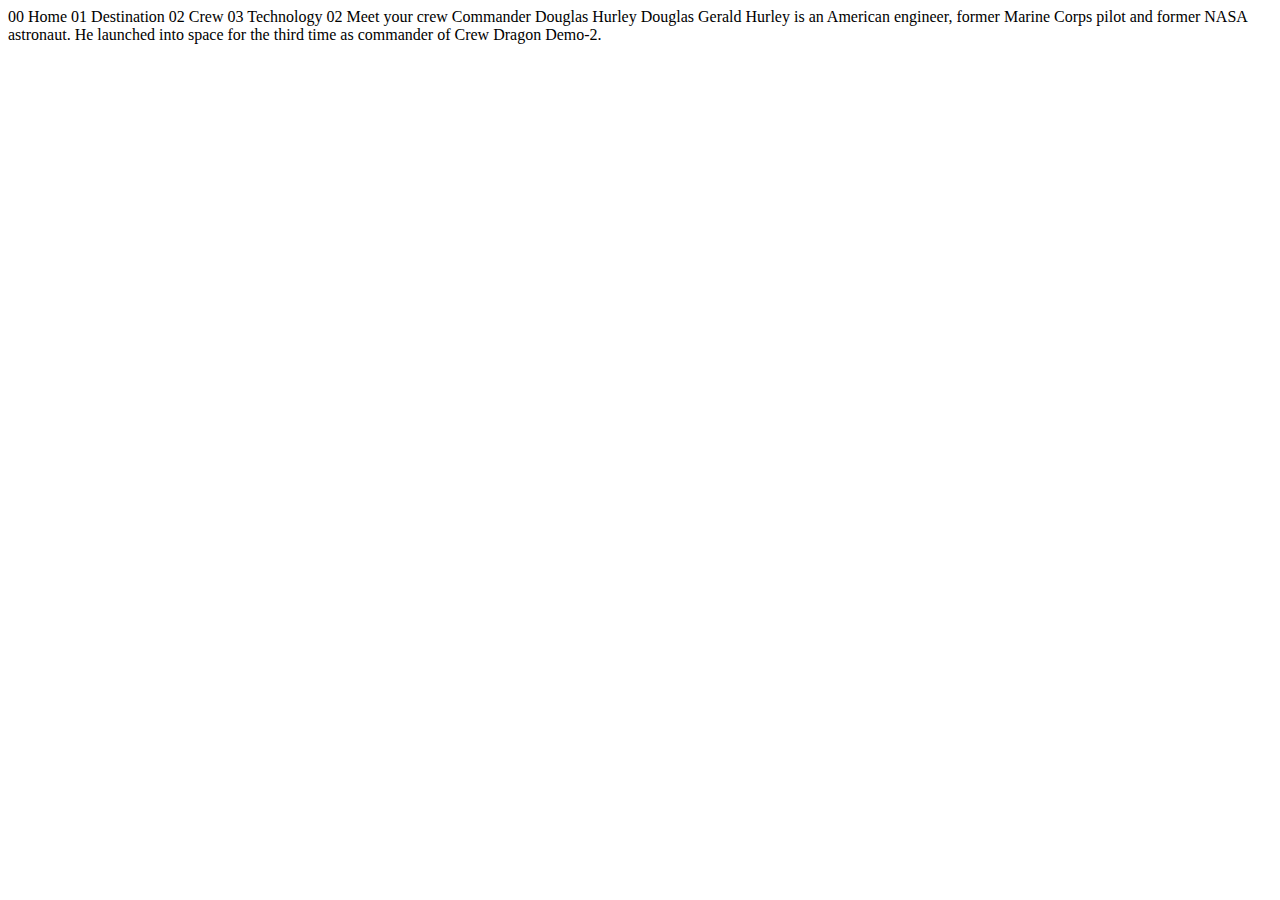
==== src/crew-commander.html @ f3068a88 "The homepage" ====
<!DOCTYPE html>
<html lang="en">
<head>
  <meta charset="UTF-8">
  <meta name="viewport" content="width=device-width, initial-scale=1.0">

  <link rel="icon" type="image/png" sizes="32x32" href="./assets/favicon-32x32.png">
  
  <title>Frontend Mentor | Space tourism website</title>
</head>
<body>

  00 Home
  01 Destination
  02 Crew
  03 Technology

  02 Meet your crew

  Commander
  Douglas Hurley

  Douglas Gerald Hurley is an American engineer, former Marine Corps pilot 
  and former NASA astronaut. He launched into space for the third time as 
  commander of Crew Dragon Demo-2.
</body>
</html>
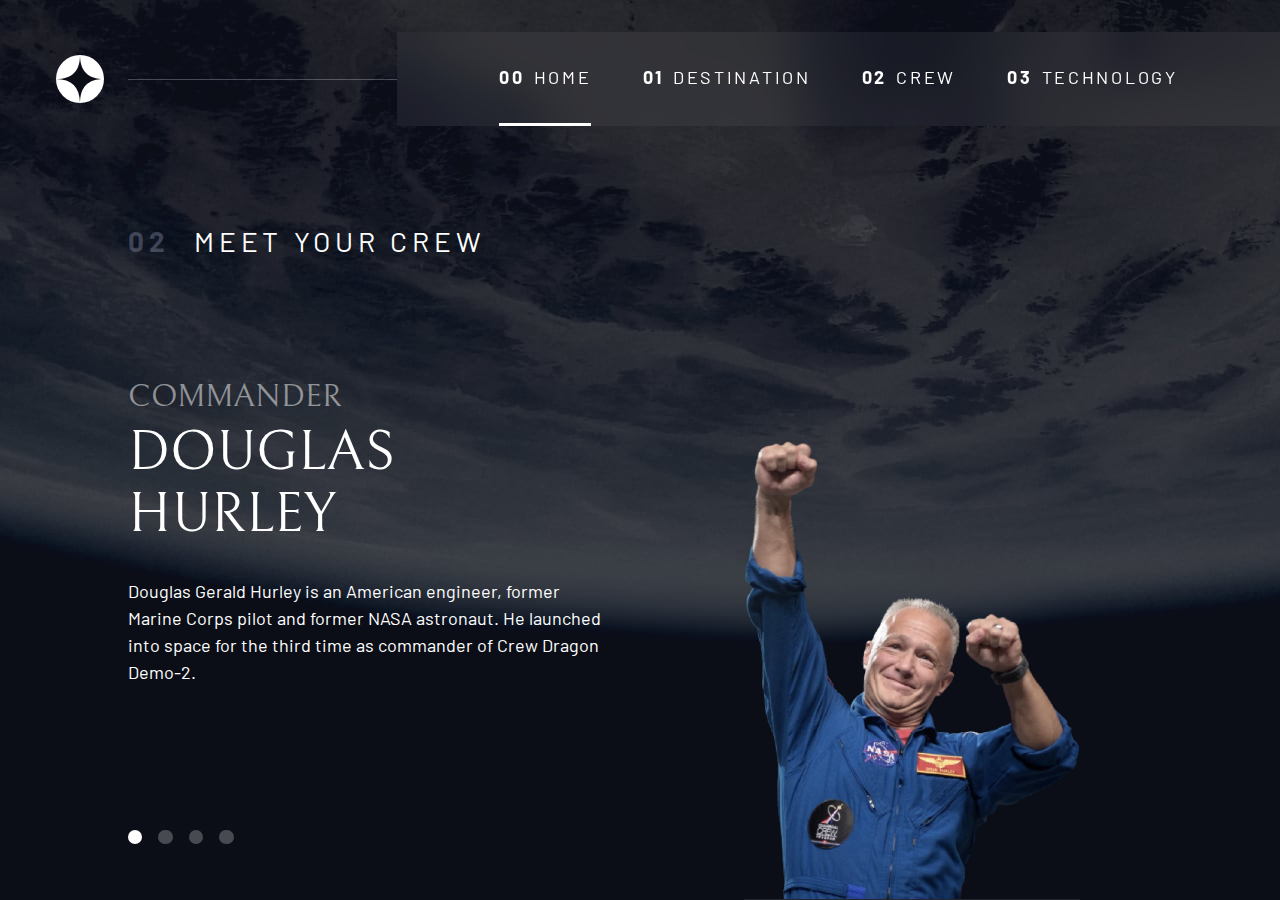
==== commit 1d27f050: "The destination page" ====
--- a/src/crew-commander.html
+++ b/src/crew-commander.html
@@ -1,27 +1,79 @@
 <!DOCTYPE html>
 <html lang="en">
+
 <head>
   <meta charset="UTF-8">
   <meta name="viewport" content="width=device-width, initial-scale=1.0">
 
-  <link rel="icon" type="image/png" sizes="32x32" href="./assets/favicon-32x32.png">
-  
+  <!-- Google fonts -->
+  <link rel="preconnect" href="https://fonts.googleapis.com">
+  <link rel="preconnect" href="https://fonts.gstatic.com" crossorigin>
+  <link
+    href="https://fonts.googleapis.com/css2?family=Barlow+Condensed:wght@400;700&family=Bellefair&family=Barlow:wght@400;700&display=swap"
+    rel="stylesheet">
+
+  <!-- Our custom CSS -->
+  <link rel="stylesheet" href="css/index.css">
+
+  <link rel="icon" type="image/png" sizes="32x32" href="../assets/favicon-32x32.png">
+
   <title>Frontend Mentor | Space tourism website</title>
+
+  <script src="js/index.js" defer></script>
 </head>
-<body>
 
-  00 Home
-  01 Destination
-  02 Crew
-  03 Technology
+<body class="crew">
+  <a class="skip-to-content" href="#main">Skip to content</a>
 
-  02 Meet your crew
+  <header class="primary-header flex">
+    <!-- my ::before is here -->
+    <div>
+      <img src="../assets/shared/logo.svg" alt="space tourism logo" class="logo">
+    </div>
+    <button class="mobile-nav-toggle" aria-controls="primary-navigation"><span class="sr-only"
+        aria-controls="primary-navigation" aria-expanded="false">Menu</span></button>
+    <nav>
+      <ul id="primary-navigation" data-visible="false" class="primary-navigation underline-indicators flex">
+        <li class="active"><a class="ff-sans-cond uppercase text-white letter-spacing-2" href="../index.html"><span
+              aria-hidden="true">00</span>Home</a>
+        <li><a class="ff-sans-cond uppercase text-white letter-spacing-2" href="/src/destination.html"><span
+              aria-hidden="true">01</span>Destination</a>
+        <li><a class="ff-sans-cond uppercase text-white letter-spacing-2" href="#"><span
+              aria-hidden="true">02</span>Crew</a>
+        <li><a class="ff-sans-cond uppercase text-white letter-spacing-2" href="technology.html"><span
+              aria-hidden="true">03</span>Technology</a>
+      </ul>
+    </nav>
+    <!-- my ::after is here -->
+  </header>
 
-  Commander
-  Douglas Hurley
+  <main id="main" class="grid-container grid-container--crew flow" style="--container-gap:4rem">
 
-  Douglas Gerald Hurley is an American engineer, former Marine Corps pilot 
-  and former NASA astronaut. He launched into space for the third time as 
-  commander of Crew Dragon Demo-2.
+    <h1 class="numbered-title"><span aria-hidden="true">02</span> Meet your crew</h1>
+    <div class="dot-indicators flex">
+      <!-- sr-only: screen reader only -->
+      <button aria-selected="true"><span class="sr-only">The commander</span></button>
+      <button aria-selected="false"><span class="sr-only">The mission specialist</span></button>
+      <button aria-selected="false"><span class="sr-only">The pilot</span></button>
+      <button aria-selected="false"><span class="sr-only">The crew engineer</span></button>
+    </div>
+    <article class="crew-details flow">
+      <div class="flow flow--space-small">
+        <h2 class="fs-600 ff-serif uppercase">Commander</h2>
+        <p class="fs-700 uppercase ff-serif">Douglas Hurley</p>
+      </div>
+      <p>
+        Douglas Gerald Hurley is an American engineer, former Marine Corps pilot
+        and former NASA astronaut. He launched into space for the third time as
+        commander of Crew Dragon Demo-2.
+      </p>
+      </article>
+
+      <picture>
+        <source srcset="../assets/crew/image-douglas-hurley.webp" type="image/webp">
+        <img class="grid-container--crew-img" src="../assets/crew/image-douglas-hurley.png" alt="Douglas Hurley">
+      </picture>  
+    </main>
 </body>
+
 </html>--- a/src/css/index.css
+++ b/src/css/index.css
@@ -0,0 +1,806 @@
+/*  ------------------- */
+/*  Custom properties   */
+/*  ------------------- */
+
+/* --clr = color */
+
+:root {
+    /* colors */
+    /* --clr-dark: hsl(230 35% 7%); */
+    --clr-dark: 230 35% 7%;
+    --clr-light: 231 77% 90%;
+    --clr-white: 0 0% 100%;
+
+    /* font-size */
+    /* px / 16 = rem */
+    --fs-900: clamp(5rem, 8vw + 1rem, 9.375rem);
+    --fs-800: 3.5rem;
+    --fs-700: 1.5rem;
+    --fs-600: 1rem;
+    --fs-500: 1rem;
+    --fs-400: 0.9375rem; /* base size - meaning body text size */
+    --fs-300: 1rem;
+    --fs-200: 0.875rem;
+
+    /* font-families */
+    --ff-serif: "Bellefair", serif;
+    --ff-sans-cond: "Barlow Condensed" sans-serif;
+    --ff-sans-normal: "Barlow", sans-serif;
+}
+
+@media (min-width: 35em) {
+    :root {
+        /* font-size */
+        /* --fs-900: 9.375rem; */
+        --fs-800: 5rem;
+        --fs-700: 2.5rem;
+        --fs-500: 1.5rem;
+        --fs-600: 1.5rem;
+        --fs-400: 1rem;
+    }
+}
+
+@media (min-width: 55em) {
+    :root {
+        /* font-size */
+        --fs-800: 6.25rem;
+        --fs-700: 3.5rem;
+        --fs-600: 2rem;
+        --fs-500: 1.75rem;
+        --fs-400: 1.125rem;
+    }
+}
+
+
+/*  ------------------- */
+/*  Reset               */
+/*  ------------------- */
+
+/* https://piccalil.li/blog/a-modern-css-reset/ */
+
+*,
+*::before,
+*::after {
+    box-sizing: border-box;
+}
+
+/* Reset margins */
+body,
+h1,
+h2,
+h3,
+h4,
+h5,
+p,
+figure,
+picture {
+    margin: 0;
+}
+
+h1,
+h2,
+h3,
+h4,
+h5,
+h6,
+p {
+    font-weight: 400;
+}
+ 
+/* set up the body */
+body {
+    font-family: var(--ff-sans-normal);
+    font-size: var(--fs-400);
+    color: hsl( var(--clr-white) );
+    background-color: hsl( var(--clr-dark) );
+    line-height: 1.5;
+    min-height: 100vh;
+
+    display: grid;
+    grid-template-rows: min-content 1fr;
+    
+    overflow-x: hidden;
+}
+
+/* make images easier to work with */
+img,
+picture {
+    /* images will shrink as the view port gets narrower */
+    max-width: 100%; 
+    display: block;
+}
+
+/* make forms elements easier to work with */
+input,
+button,
+textarea,
+select {
+    /* By default buttons and all these don't inherit the font properties whereas font properties are inherited everywhere else*/
+    font: inherit; 
+}
+
+/* Remove animations for people who've turned them off */
+
+@media (prefers-reduced-motion: reduce) {
+    *,
+    *::before,
+    *::after {
+        animation-duration: 0.01ms !important;
+        animation-iteration-count: 1 !important;
+        transition-duration: 0.01ms !important;
+        scroll-behavior: auto !important;
+    }
+}
+
+
+/*  ------------------- */
+/*  Utility classes     */
+/*  ------------------- */
+
+.flex {
+    display: flex;
+    gap: var(--gap, 1rem);
+}
+
+.grid {
+    display: grid;
+    gap: var(--gap, 1rem);
+}
+
+.d-block {
+    display: block;
+}
+
+
+/* .card h1,
+.card h2,
+.card h3, */
+
+/* .card :where(h1, h2, h3) */
+
+/* is will take the highest specificity selector */
+/* where doesent add any specifisity */
+
+
+/* Adjacent sibling combinator */
+/* First element has no space on the top and the last element has no space on the bottom */
+/* .flow > * + * { */
+/* .flow > *:not(:first-child) { */
+.flow > *:where(:not(:first-child)) {
+    margin-top: var(--flow-space, 1rem);
+    /* outline: 1px solid red; */
+}
+
+/* .flow > *:not(:last-child) {
+    margin-bottom: 1rem;
+    outline: 1px solid red;
+} */
+
+.flow--space-small {
+    --flow-space: .5rem;
+}
+
+
+.container {
+    /* Left and the right side and not top and bottom. */
+    padding-inline: 2em; 
+    /*  To hold the content in the middle of the page.
+        we only need margin on the left and the right side. */
+    margin-inline: auto;
+    max-width: 80rem;
+}
+
+
+/* Screen Reader Only */
+.sr-only {
+    position: absolute;
+    width: 1px;
+    height: 1px;
+    padding: 0;
+    margin: -1px;
+    overflow: hidden;
+    clip: rect(0, 0, 0, 0);
+    white-space: nowrap; /* added line */
+    border: 0;
+}
+
+.skip-to-content {
+    position: absolute;
+    z-index: 9999;
+    background: hsl( var(--clr-white) );
+    color: hsl( var(--clr-dark) );
+    padding: .5em 1em;
+    margin-inline: auto;
+    transform: translateY(-100%);
+    transition: transform 250ms ease-in;
+}
+
+.skip-to-content:focus {
+    transform: translateY(0);
+}
+
+
+.box {
+    background: lightblue;
+    padding: 3rem;
+}
+
+.cta {
+    --gap: 5rem;
+    background: pink;
+    padding: 2rem;
+    border-radius: 1rem;
+}
+
+/* colors */
+
+.bg-dark { background-color: hsl( var(--clr-dark) );}
+.bg-accent { background-color: hsl( var(--clr-light) );}
+.bg-white { background-color: hsl( var(--clr-white) );}
+
+.text-dark { color: hsl( var(--clr-dark) );}
+.text-accent { color: hsl( var(--clr-light) );}
+.text-white { color: hsl( var(--clr-white) );}  
+
+.example-component {
+    background-color: hsl( var(--clr-light) );
+}
+
+
+/* typography */
+
+.ff-serif { font-family: var(--ff-serif); }
+.ff-sans-cond { font-family: var(--ff-sans-cond); }
+.ff-sans-normal { font-family: var(--ff-sans-normal); }
+
+.letter-spacing-1 { letter-spacing: 4.75px; }
+.letter-spacing-2 { letter-spacing: 2.7px; }
+.letter-spacing-3 { letter-spacing: 2.35px; }
+
+
+.uppercase { text-transform: uppercase; }
+
+.fs-900 { font-size: var(--fs-900); }
+.fs-800 { font-size: var(--fs-800); }
+.fs-700 { font-size: var(--fs-700); }
+.fs-600 { font-size: var(--fs-600); }
+.fs-500 { font-size: var(--fs-500); }
+.fs-400 { font-size: var(--fs-400); }
+.fs-300 { font-size: var(--fs-300); }
+.fs-200 { font-size: var(--fs-200); }
+
+.fs-900,
+.fs-800,
+.fs-700,
+.fs-600 {
+    line-height: 1.1;
+}
+
+.numbered-title {
+    font-family: var(--ff-sans-cond);
+    font-size: var(--fs-500);
+    text-transform: uppercase;
+    letter-spacing: 4.72px;
+}
+
+.numbered-title span {
+    margin-right: .5em; /* It's gonna be relative to var(--fs-500) font size*/
+    font-weight: 700;
+    color: hsl( var(--clr-light) / .25);
+}
+
+/*  ------------------- */
+/*  Components          */
+/*  ------------------- */
+
+.large-button {
+    font-size: 2rem;
+    position: relative;
+    display: inline-grid;
+    z-index: 1;
+    place-items: center;
+    border-radius: 50%;
+    padding: 0 2em;
+    aspect-ratio: 1;
+    text-decoration: none;
+}
+
+.large-button::after {
+    content: ''; /* without it we won't have a psudo element */
+    position: absolute;
+    z-index: -1;
+    width: 100%;
+    height: 100%;
+    background: hsl(var(--clr-white) / .15);
+    border-radius: 50%;
+    opacity: 0;
+    transition: opacity 500ms linear, transform 750ms ease-in-out;
+}
+
+.large-button:hover::after,
+.large-button:focus::after {
+    opacity: 1;
+    transform: scale(1.5);
+}
+
+
+/* primary-header */
+
+.logo {
+    margin: 1.5rem clamp(1.5rem, 5vw, 3.5rem);
+}
+
+.primary-header {
+    justify-content: space-between;
+    align-items: center;
+}
+
+.primary-navigation {
+    --gap: clamp(0.4rem, 4vw, 3.5rem);
+    --underline-gap: 2rem;
+    list-style: none;
+    padding: 0;
+    margin: 0;
+    margin-left: 2rem;
+    background: hsl( var(--clr-dark) / 0.95);
+    /* backdrop-filter: blur(1.5rem); */
+}
+
+@supports (backdrop-filter: blur(1rem)) {
+    .primary-navigation {
+        background: hsl( var(--clr-white) / 0.05);
+        backdrop-filter: blur(1.5rem);
+    }
+}
+
+.primary-navigation a {
+    text-decoration: none;
+}
+
+.primary-navigation a > span {
+    font-weight: 700;
+    margin-right: .5em;
+}
+
+.mobile-nav-toggle {
+    display: none;
+}
+
+@media (max-width: 35rem) {
+    .primary-navigation {
+        --underline-gap: 0.5rem;
+        position: fixed;
+        z-index: 1000;
+        inset: 0 0 0 20%;
+        list-style: none;
+        padding: min(20rem, 15vh) 2rem;
+        margin: 0;
+        flex-direction: column;
+        transform: translateX(100%);
+        transition: transform 500ms ease-in-out;
+    }
+
+    .primary-navigation[data-visible="true"] {
+        transform: translateX(0);
+    }
+
+    .primary-navigation.underline-indicators > .active {
+        border: 0;
+    }
+
+    /* .primary-navigation li {
+        padding: 0.5rem;
+    } */
+
+    .mobile-nav-toggle {
+        display: block;
+        position: absolute;
+        z-index: 2000;
+        right: 1rem;
+        top: 2rem;
+        background: transparent;
+        background-image: url(../../assets/shared/icon-hamburger.svg);
+        background-repeat: no-repeat;
+        background-position: center;
+        width: 1.5rem;
+        aspect-ratio: 1;
+        border: 0;
+    }
+
+    
+
+    .mobile-nav-toggle[aria-expanded="true"] {
+        background-image: url(../../assets/shared/icon-close.svg);
+    }
+
+    .mobile-nav-toggle:focus-visible {
+        outline: 5px solid white;
+        outline-offset: 5px;
+    }
+}
+
+@media (min-width: 35em) {
+    .primary-navigation {
+        padding-inline: clamp(2rem, 8vw, 10rem);
+    }
+}
+
+@media (min-width: 35em) and (max-width: 54.999em) {
+    /* .primary-navigation {
+        padding-inline: 3rem;
+    } */
+
+    .primary-navigation a > span {
+        display: none;
+    }
+}
+
+@media (min-width: 55rem) {
+
+    .primary-header::after {
+        content: '';
+        display: block;
+        position: relative;
+        height: 1px;
+        width: 100%;
+        margin-right: -3rem;
+        background: hsl( var(--clr-white) / .25);
+        order: 1;
+    }
+
+    nav {
+        order: 2;
+    }
+
+    .primary-navigation {
+        margin-block: 2rem;
+        /* padding-inline: 7rem; */
+    }
+}
+
+
+.underline-indicators > * { /* we selecting every direct child or direct decendent of the underline indicators | selecting all of the direct decendents*/
+    cursor: pointer;
+    padding: var(--underline-gap, .5rem) 0;
+    border: 0;
+    border-bottom: .2rem solid hsl(var(--clr-white) / 0);
+    background-color: transparent;
+}
+
+.underline-indicators > *:hover,
+.underline-indicators > *:focus {
+    border-color: hsl( var(--clr-white) / .5);
+}
+
+.underline-indicators > .active,
+.underline-indicators > [aria-selected="true"] {
+    color: hsl( var(--clr-white) / 1);
+    border-color: hsl( var(--clr-white) / 1);
+}
+
+.tab-list {
+    --gap: 2rem;
+}
+
+.dot-indicators > * {
+    cursor: pointer;
+    border: 0;
+    border-radius: 50%;
+    /* aspect-ratio: 1; */
+    padding: .4em;
+    background-color: hsl( var(--clr-white) / .25);
+}
+
+.dot-indicators > *:hover,
+.dot-indicators > *:focus {
+    background-color: hsl( var(--clr-white) / .5);
+}
+
+.dot-indicators > [aria-selected="true"] {
+    background-color: hsl( var(--clr-white) / 1);
+}
+
+.numbered-indicators > * {
+    color: hsl( var(--clr-white) / .25);
+    cursor: pointer;
+    /* border: 0; */
+    border-radius: 50%;
+    aspect-ratio: 1;
+    /* padding: 1em; */
+    background-color: hsl( var(--clr-dark) / .25);
+    border: 1px solid hsl( var(--clr-white) / .25);
+    width: 60px;
+}
+
+.numbered-indicators > *:hover,
+.numbered-indicators > *:focus {
+    border-color: hsl( var(--clr-white) / .5);
+    color: hsl( var(--clr-white) / .5);
+}
+
+.numbered-indicators > [aria-selected="true"] {
+    background-color: hsl( var(--clr-white) / 1);
+    color: hsl( var(--clr-dark) / 1);
+}
+
+/*  ------------------------------ */
+/*  Page specific background       */
+/*  ------------------------------ */
+
+body {
+    background-size: cover;
+    background-position: bottom center;
+}
+
+/* home */
+
+.home {
+    background-image: url(../../assets/home/background-home-mobile.jpg);
+}
+
+@media (min-width: 35em) {
+    .home {
+        background-position: center center;
+        background-image: url(../../assets/home/background-home-tablet.jpg);
+    }
+}
+
+@media (min-width: 55em) {
+    .home {
+        background-image: url(../../assets/home/background-home-desktop.jpg);
+    }
+}
+
+
+
+/* destination */
+
+.destination {
+    background-image: url(../../assets/destination/background-destination-mobile.jpg);
+}
+
+@media (min-width: 35em) {
+    .destination {
+        background-position: center center;
+        background-image: url(../../assets/destination/background-destination-tablet.jpg);
+    }
+}
+
+@media (min-width: 55em) {
+    .destination {
+        background-image: url(../../assets/destination/background-destination-desktop.jpg);
+    }
+}
+
+
+
+/* crew */
+
+.crew {
+    background-image: url(../../assets/crew/background-crew-mobile.jpg);
+}
+
+@media (min-width: 35em) {
+    .crew {
+        background-position: center center;
+        background-image: url(../../assets/crew/background-crew-tablet.jpg);
+    }
+}
+
+@media (min-width: 55em) {
+    .crew {
+        background-image: url(../../assets/crew/background-crew-desktop.jpg);
+    }
+}
+
+
+
+/*  ------------------------------ */
+/*  Layout       */
+/*  ------------------------------ */
+
+.grid-container {
+    text-align: center;
+    /* border: 5px solid limegreen; */
+    display: grid;
+    place-items: center;
+    /* row-gap: 15%; */
+    padding-inline: 1rem;
+    /* padding-bottom: 20rem; */
+    padding-bottom: 4rem;
+}
+
+/*  place-items: center; -> is short for justify items and align items, whereas
+    place content would be short for align content and place content */
+
+.grid-container p:not([class]) {
+    /* The ch unit is equivalent to the width of the character zero */
+    max-width: 50ch;
+    /* outline: 3px solid limegreen; */
+}
+
+
+/* destination layout */
+
+.grid-container--destination {
+    --flow-space: 0.01rem;
+    grid-template-areas: 
+        'title'
+        'image'
+        'tabs'
+        'content';
+}
+
+.numbered-title {
+    grid-area: title;
+}
+
+.grid-container--destination > picture {
+    grid-area: image;
+    max-width: 60%;
+
+    /* @hm */
+    margin-top: 2rem;
+    margin-bottom: 2rem;
+    /* @hm */
+}
+
+.grid-container--destination > .tab-list {
+    grid-area: tabs;
+}
+
+.grid-container--destination > .destination-info {
+    grid-area: content;
+}
+
+.destination-meta {
+    flex-direction: column;
+    border-top: 1px solid hsl( var(--clr-white) / .1);
+    padding-top: 2.5rem;
+    margin-top: 2.5rem;
+}
+
+.destination-meta p {
+    font-size: 1.75rem;
+}
+
+/* @hm */
+.destination-info > h2, p:not([class]) {
+    margin-top: 1rem;
+}
+/* @hm */
+
+/* crew layout */
+
+.grid-container--crew {
+    --flow-space: 2rem;
+    grid-template-areas: 
+        'title'
+        'image'
+        'tabs'
+        'content';
+}
+
+.numbered-title {
+    grid-area: title;
+}
+
+.grid-container--crew > picture {
+    grid-area: image;
+    max-width: 60%;
+    border-bottom: 1px solid hsl( var(--clr-white) / .1 )
+}
+
+.grid-container--crew > .dot-indicators {
+    grid-area: tabs;
+}
+
+.grid-container--crew > .crew-details {
+    grid-area: content;
+}
+
+/* .grid-container--crew > .crew-details p:not([class]) {
+    font-size: 16px;
+} */
+
+.crew-details h2 {
+    color: hsl( var(--clr-white) / .5);
+}
+
+@media (min-width: 35em) {
+
+    /* .grid-container {
+        padding-bottom: 20rem;
+    } */
+
+    .numbered-title {
+        justify-self: start;
+        margin-top: 2rem;
+    }
+
+    .destination-meta {
+        flex-direction: row;
+        justify-content: space-evenly;
+    }
+
+    /* .grid-container--home {
+        margin-top: 2rem;
+    } */
+
+    .grid-container--crew {
+        padding-bottom: 0;
+        grid-template-areas: 
+            'title'
+            'content'
+            'tabs'
+            'image';
+    }
+
+    /* @hm */
+    .destination-info > h2, p:not([class]) {
+        margin-top: 2rem;
+    }
+    /* @hm */
+}
+
+@media (min-width: 55em) {
+    .grid-container {
+        text-align: left;
+        column-gap: var(--container-gap, 2rem);
+        grid-template-columns: minmax(1rem, 1fr) repeat(2, minmax(0, 30rem)) minmax(1rem, 1fr);
+        /* padding-bottom: 12rem; */
+    }
+    
+    .grid-container--home > *:first-child {
+        grid-column: 2;
+        /* outline: 1px solid red; */
+    }
+
+    .grid-container--home > *:last-child {
+        grid-column: 3;
+        /* outline: 1px solid yellow; */
+    }
+    
+    .grid-container--home {
+        padding-bottom: max(6rem, 20vh);
+        align-items: end;
+    }
+
+    .grid-container--destination {
+        justify-items: start;
+        align-content: start;
+        grid-template-areas: 
+            '. title title .'
+            '. image tabs .'
+            '. image content .';
+    }
+
+    .grid-container--destination > picture,
+    .grid-container--crew > picture {
+        max-width: 70%;
+    }
+
+    .destination-meta {
+        --gap: min(6vw, 6rem);
+        justify-content: start;
+    }
+
+    .grid-container--crew {
+        /* --flow-space: 0.01rem; */
+        grid-template-areas: 
+            '. title title .'
+            '. content image .'
+            '. tabs image .'
+    }
+
+    .grid-container--crew > .dot-indicators {
+        justify-self: start;
+    }
+
+
+
+    .grid-container--crew > picture {
+        align-self: end;
+    }
+
+}